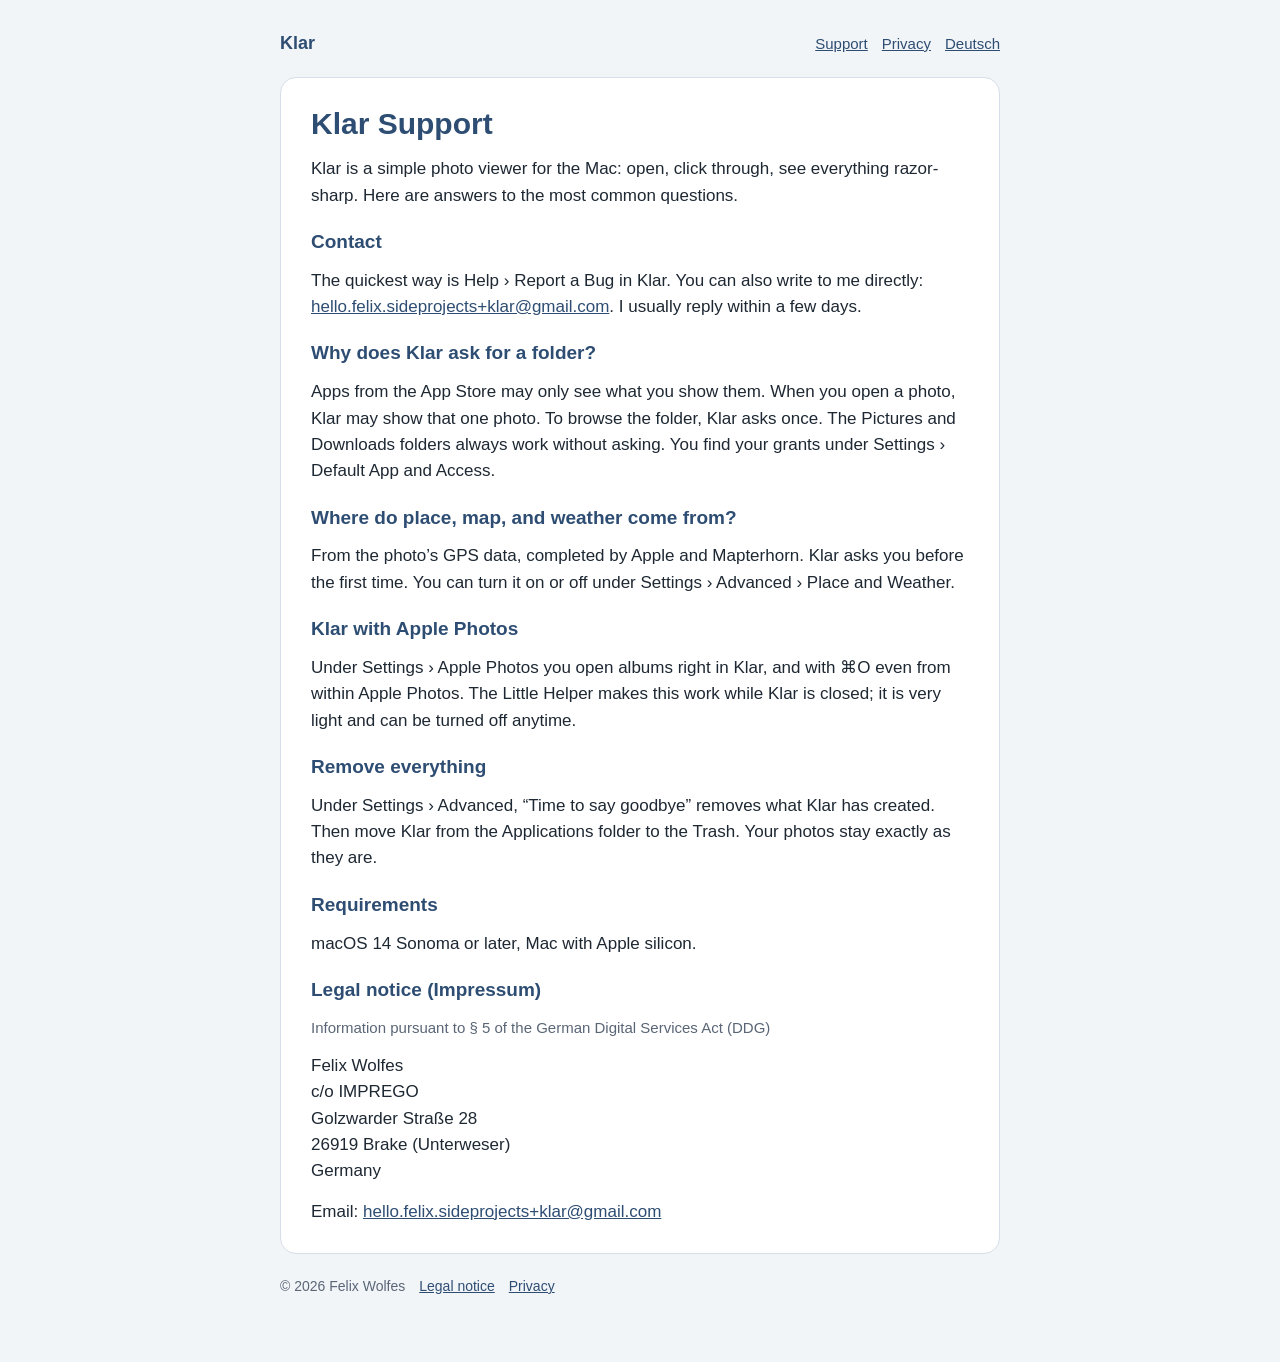
==== en/support/index.html @ 1c0080f7 "Datenschutz, Support und Impressum für Klar Co-Authored-By: Claude Opus 5.5 <noreply@anthropic.com>" ====
<!DOCTYPE html>
<html lang="en">
<head>
<meta charset="utf-8">
<meta name="viewport" content="width=device-width, initial-scale=1">
<title>Klar Support</title>
<link rel="stylesheet" href="../../style.css">
</head>
<body>
<main>
<nav><a class="brand" href="../../en/support/">Klar</a><span class="links"><a href="../../en/support/">Support</a><a href="../../en/privacy/">Privacy</a><a href="../../de/support/" hreflang="de">Deutsch</a></span></nav>
<article>
<h1>Klar Support</h1>
<p>Klar is a simple photo viewer for the Mac: open, click through, see everything razor-sharp. Here are answers to the most common questions.</p>
<h2>Contact</h2>
<p>The quickest way is Help › Report a Bug in Klar. You can also write to me directly: <a href="mailto:hello.felix.sideprojects+klar@gmail.com">hello.felix.sideprojects+klar@gmail.com</a>. I usually reply within a few days.</p>
<h2>Why does Klar ask for a folder?</h2>
<p>Apps from the App Store may only see what you show them. When you open a photo, Klar may show that one photo. To browse the folder, Klar asks once. The Pictures and Downloads folders always work without asking. You find your grants under Settings › Default App and Access.</p>
<h2>Where do place, map, and weather come from?</h2>
<p>From the photo’s GPS data, completed by Apple and Mapterhorn. Klar asks you before the first time. You can turn it on or off under Settings › Advanced › Place and Weather.</p>
<h2>Klar with Apple Photos</h2>
<p>Under Settings › Apple Photos you open albums right in Klar, and with ⌘O even from within Apple Photos. The Little Helper makes this work while Klar is closed; it is very light and can be turned off anytime.</p>
<h2>Remove everything</h2>
<p>Under Settings › Advanced, “Time to say goodbye” removes what Klar has created. Then move Klar from the Applications folder to the Trash. Your photos stay exactly as they are.</p>
<h2>Requirements</h2>
<p>macOS 14 Sonoma or later, Mac with Apple silicon.</p>
<h2 id="impressum">Legal notice (Impressum)</h2>
<p class="meta">Information pursuant to § 5 of the German Digital Services Act (DDG)</p>
<p>Felix Wolfes<br>c/o IMPREGO<br>Golzwarder Straße 28<br>26919 Brake (Unterweser)<br>Germany</p>
<p>Email: <a href="mailto:hello.felix.sideprojects+klar@gmail.com">hello.felix.sideprojects+klar@gmail.com</a></p>
</article>
<footer><span>© 2026 Felix Wolfes</span><a href="../../en/support/#impressum">Legal notice</a><a href="../../en/privacy/">Privacy</a></footer>
</main>
</body>
</html>
---- style.css ----
:root{--bg:#F2F5F8;--card:#fff;--ink:#2E4D73;--text:#1E2833;--muted:#5A6676;--line:#D6DEE7;color-scheme:light dark}
@media (prefers-color-scheme:dark){:root{--bg:#141A21;--card:#1C242D;--ink:#A8BDD4;--text:#E5EAF0;--muted:#9AA6B4;--line:#2E3946}}
*{box-sizing:border-box}
body{margin:0;background:var(--bg);color:var(--text);font:17px/1.55 -apple-system,BlinkMacSystemFont,"Helvetica Neue",Arial,sans-serif;-webkit-text-size-adjust:100%}
main{max-width:760px;margin:0 auto;padding:32px 20px 64px}
nav{display:flex;justify-content:space-between;align-items:center;gap:12px;margin-bottom:22px;font-size:15px}
nav .brand{font:700 18px ui-rounded,-apple-system,sans-serif;color:var(--ink);text-decoration:none}
nav .links{display:flex;gap:14px;flex-wrap:wrap}
article{background:var(--card);border:1px solid var(--line);border-radius:16px;padding:28px 30px;display:flex;flex-direction:column;gap:14px}
h1,h2{font-family:ui-rounded,-apple-system,sans-serif;color:var(--ink);line-height:1.2;margin:0}
h1{font-size:30px;font-weight:800}h2{font-size:19px;font-weight:700;margin-top:8px}
p{margin:0}ul{margin:0;padding-left:22px;display:flex;flex-direction:column;gap:6px}
a{color:var(--ink)}
.meta{color:var(--muted);font-size:15px}
.short{background:var(--bg);border-radius:12px;padding:14px 18px;display:flex;flex-direction:column;gap:8px}
table{border-collapse:collapse;width:100%;font-size:16px}
th,td{text-align:left;vertical-align:top;padding:8px 12px 8px 0;border-top:1px solid var(--line)}
th{color:var(--ink);width:26%}tr:first-child th,tr:first-child td{border-top:0}
footer{margin-top:22px;color:var(--muted);font-size:14px;display:flex;gap:14px;flex-wrap:wrap}
@media (max-width:560px){article{padding:22px 18px}}
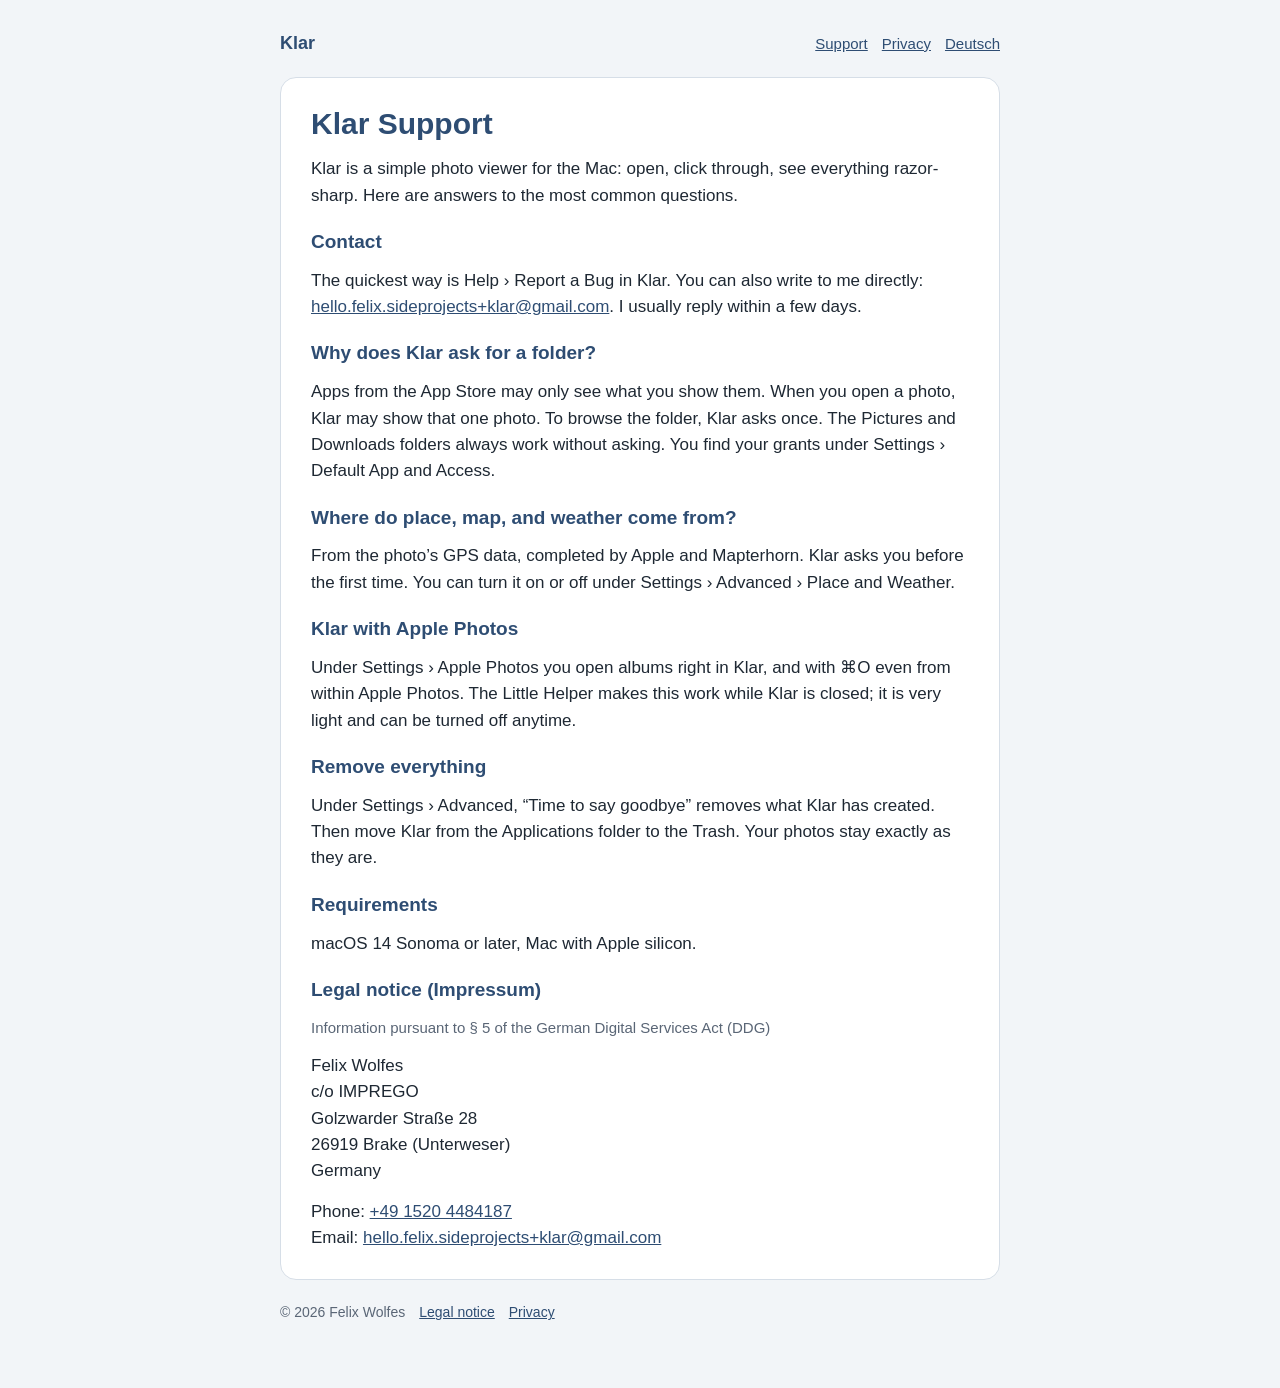
==== commit d9fb75be: "Impressum: Telefonnummer ergänzt Co-Authored-By: Claude Opus 5.5 <noreply@anthropic.com>" ====
--- a/en/support/index.html
+++ b/en/support/index.html
@@ -27,7 +27,7 @@
 <h2 id="impressum">Legal notice (Impressum)</h2>
 <p class="meta">Information pursuant to § 5 of the German Digital Services Act (DDG)</p>
 <p>Felix Wolfes<br>c/o IMPREGO<br>Golzwarder Straße 28<br>26919 Brake (Unterweser)<br>Germany</p>
-<p>Email: <a href="mailto:hello.felix.sideprojects+klar@gmail.com">hello.felix.sideprojects+klar@gmail.com</a></p>
+<p>Phone: <a href="tel:+4915204484187">+49 1520 4484187</a><br>Email: <a href="mailto:hello.felix.sideprojects+klar@gmail.com">hello.felix.sideprojects+klar@gmail.com</a></p>
 </article>
 <footer><span>© 2026 Felix Wolfes</span><a href="../../en/support/#impressum">Legal notice</a><a href="../../en/privacy/">Privacy</a></footer>
 </main>
